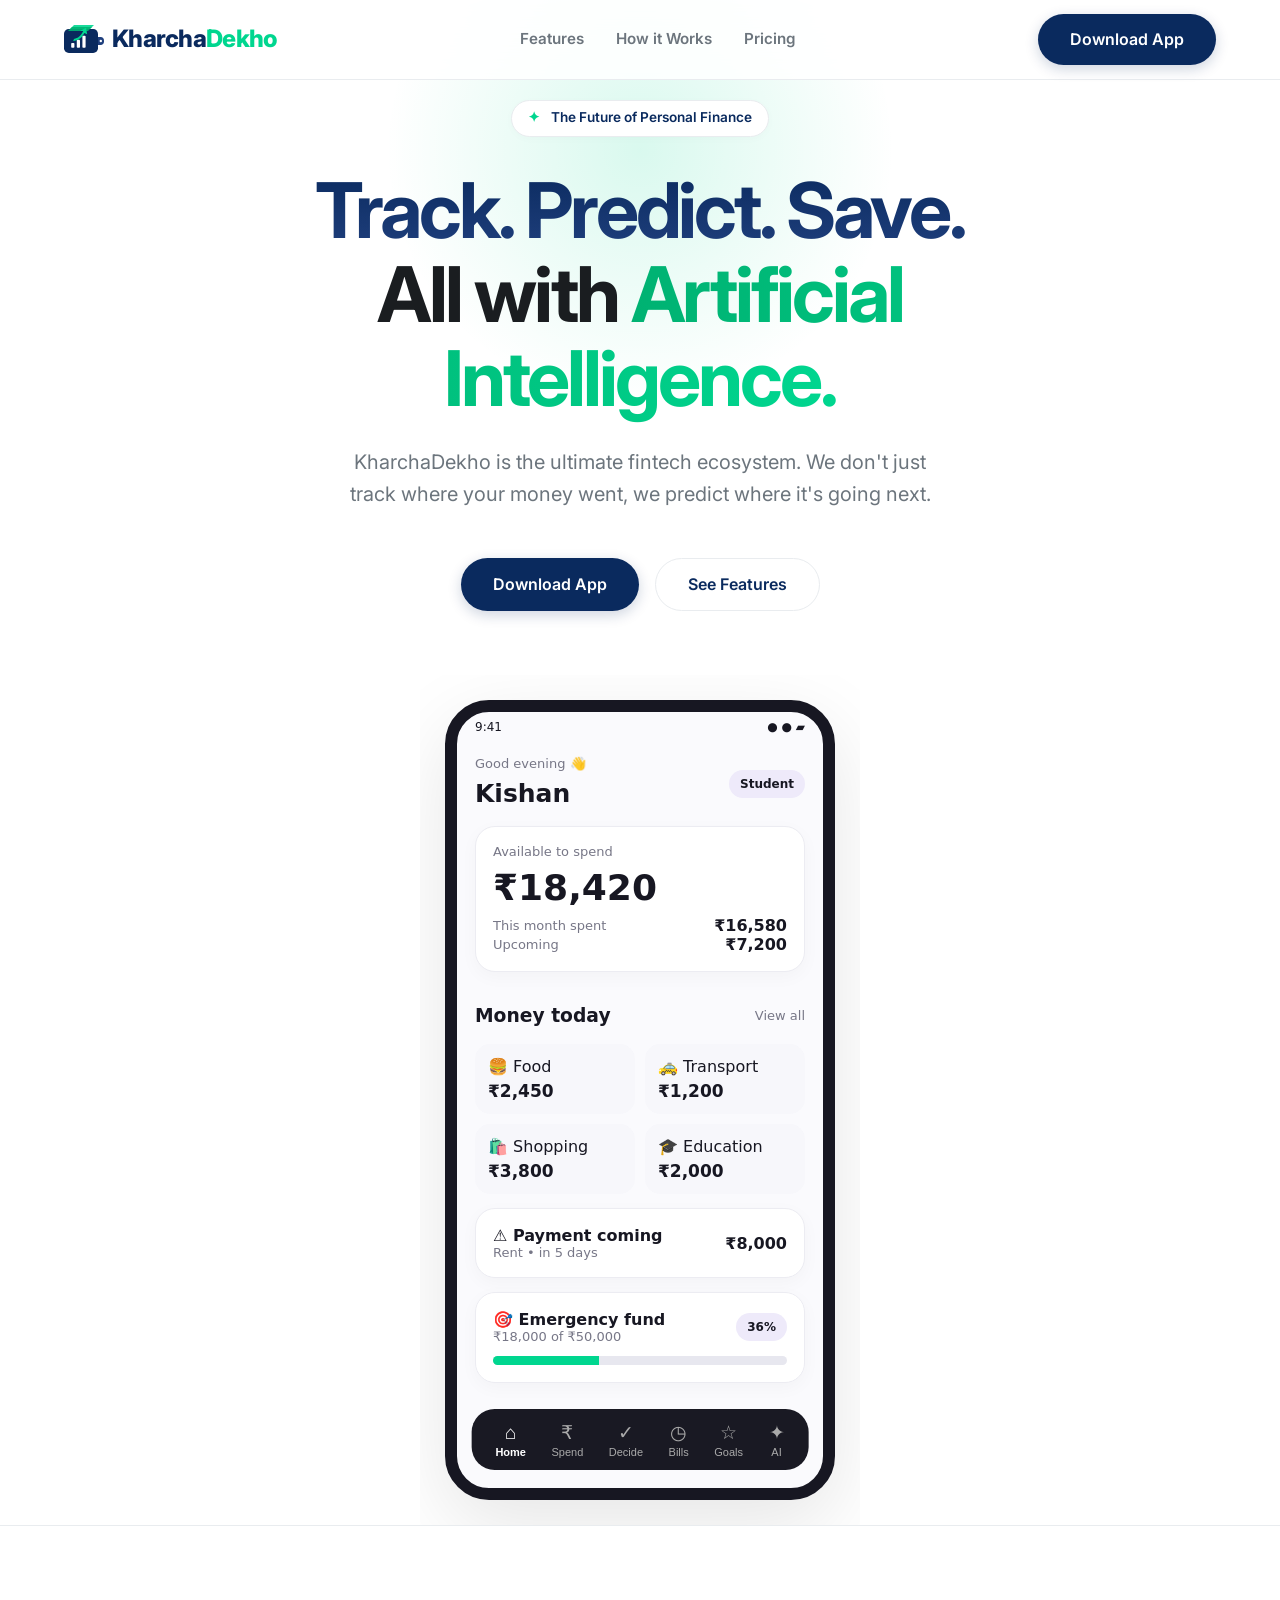
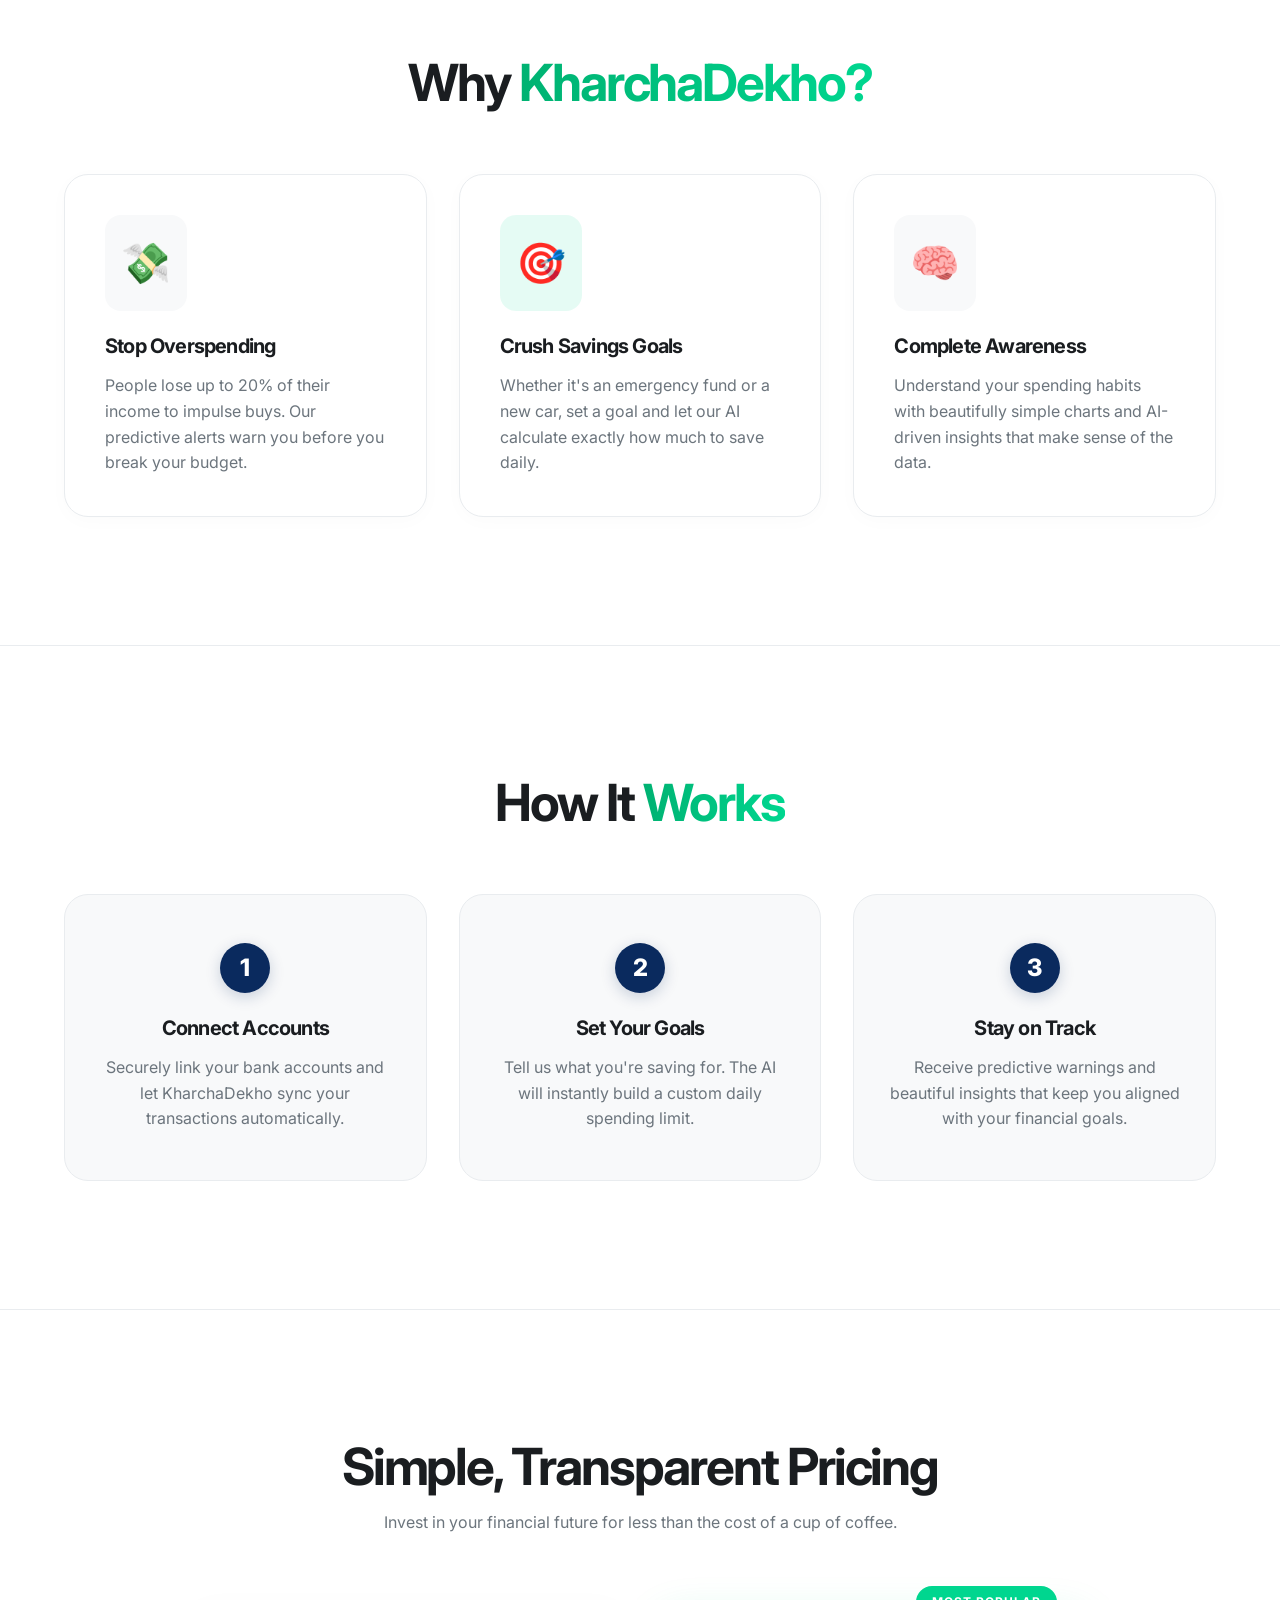
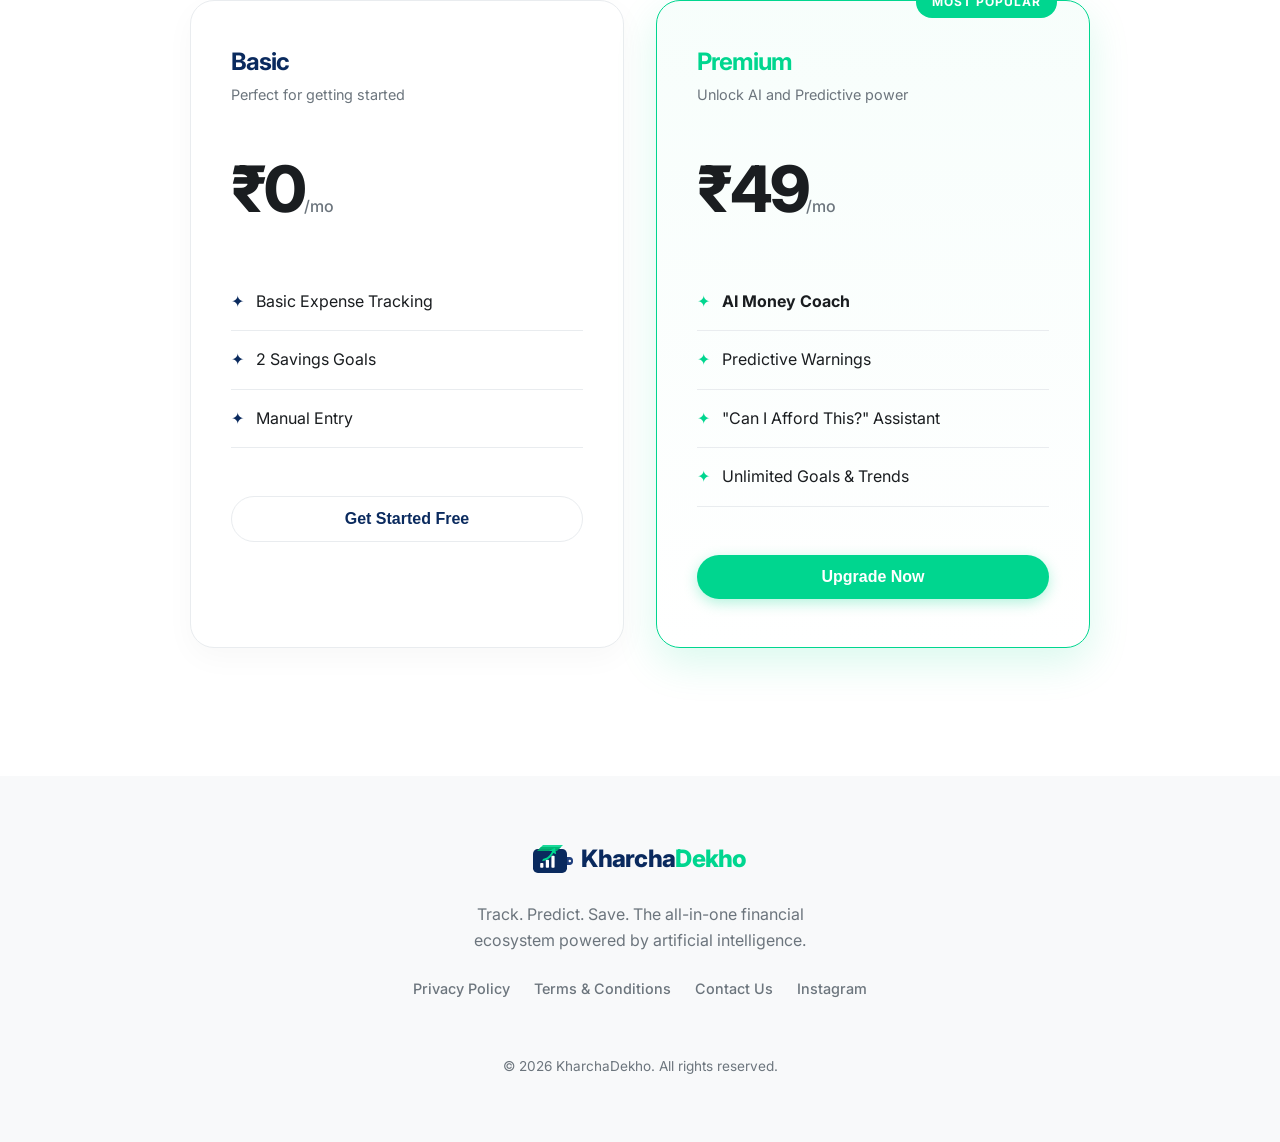
==== index.html @ ef482aa0 "Initial commit of KharchaDekho website with responsive updates and new pages" ====
<!DOCTYPE html>
<html lang="en">
<head>
  <meta charset="UTF-8">
  <meta name="viewport" content="width=device-width, initial-scale=1.0">
  <title>KharchaDekho | Track. Predict. Save.</title>
  <meta name="description" content="The ultimate AI-powered ecosystem to track your spending, predict future expenses, and achieve your savings goals.">
  <link rel="icon" type="image/svg+xml" href="assets/favicon.svg">
  <link rel="preconnect" href="https://fonts.googleapis.com">
  <link rel="preconnect" href="https://fonts.gstatic.com" crossorigin>
  <link href="https://fonts.googleapis.com/css2?family=Inter:wght@400;500;600;700;800&display=swap" rel="stylesheet">
  <link rel="stylesheet" href="style.css">
</head>
<body>
  
  <!-- Header -->
  <header class="header">
    <div class="container flex justify-between items-center header-container">
      <a href="/" class="logo">
        <svg width="40" height="32" viewBox="0 0 100 80" fill="none" xmlns="http://www.w3.org/2000/svg">
          <!-- Wallet Body -->
          <rect y="15" width="85" height="60" rx="12" fill="#0A2A5E" />
          <!-- Wallet Flap/Button -->
          <path d="M85 35H92C96.4183 35 100 38.5817 100 43V47C100 51.4183 96.4183 55 92 55H85V35Z" fill="#20407E" />
          <circle cx="92" cy="45" r="3" fill="#FFFFFF" />
          
          <!-- Money/Cards sticking out top -->
          <path d="M15 15L25 5H75L65 15H15Z" fill="#00D68F" opacity="0.9"/>
          <path d="M10 20L20 10H70L60 20H10Z" fill="#00B272" opacity="0.9"/>
          
          <!-- Bar Chart inside wallet -->
          <rect x="18" y="50" width="8" height="12" rx="2" fill="#FFFFFF" />
          <rect x="32" y="42" width="8" height="20" rx="2" fill="#FFFFFF" />
          <rect x="46" y="32" width="8" height="30" rx="2" fill="#FFFFFF" />
          
          <!-- Upward Arrow -->
          <path d="M25 40C35 38 42 32 48 20L40 20L55 12L58 28L51 25C44 38 35 44 23 45L25 40Z" fill="#00D68F" />
        </svg>
        <span class="logo-text logo-text-dark">Kharcha<span class="logo-text-highlight">Dekho</span></span>
      </a>
      
      <nav class="desktop-nav flex gap-8 items-center" id="nav-menu">
        <a href="#features" class="nav-link">Features</a>
        <a href="#how-it-works" class="nav-link">How it Works</a>
        <a href="#pricing" class="nav-link">Pricing</a>
      </nav>
      
      <div class="flex items-center gap-4">
        <a href="download.html" class="btn btn-primary hide-mobile">Download App</a>
        <!-- Mobile Menu Icon -->
        <button class="mobile-menu-btn" id="mobile-menu-btn" aria-label="Toggle menu">
          <svg width="24" height="24" viewBox="0 0 24 24" fill="none" stroke="currentColor" stroke-width="2" stroke-linecap="round">
            <path d="M3 12h18M3 6h18M3 18h18" />
          </svg>
        </button>
      </div>
    </div>
  </header>

  <main>
    <!-- Hero Section -->
    <section class="hero text-center">
      <div class="glow-orb"></div>
      
      <div class="container relative z-10">
        <div class="badge">
          <span class="badge-icon">✦</span>
          The Future of Personal Finance
        </div>
        
        <h1 class="hero-title">
          <span class="text-gradient">Track. Predict. Save.</span>
          <br />All with <span class="text-gradient-green">Artificial Intelligence.</span>
        </h1>
        
        <p class="hero-subtitle">
          KharchaDekho is the ultimate fintech ecosystem. We don't just track where your money went, we predict where it's going next.
        </p>
        
        <div class="flex justify-center gap-4 flex-wrap">
          <a href="download.html" class="btn btn-primary">Download App</a>
          <a href="#features" class="btn btn-outline">See Features</a>
        </div>
        
        <!-- App Mockup Interactive Prototype -->
        <div class="mockup-container interactive-prototype">
          <iframe src="prototype.html" class="hero-prototype-iframe" title="Interactive App Prototype" scrolling="no"></iframe>
        </div>
      </div>
    </section>


    <!-- Problem/Solution Grid Section -->
    <section id="features" class="section text-center section-top-border">
      <div class="container">
        <h2 class="section-title">Why <span class="text-gradient-green">KharchaDekho?</span></h2>
        
        <div class="features-grid">
          <div class="feature-card">
            <div class="feature-icon-wrapper icon-bg-gray">💸</div>
            <h3 class="feature-title">Stop Overspending</h3>
            <p class="text-muted feature-desc">People lose up to 20% of their income to impulse buys. Our predictive alerts warn you before you break your budget.</p>
          </div>
          <div class="feature-card">
            <div class="feature-icon-wrapper icon-bg-green">🎯</div>
            <h3 class="feature-title">Crush Savings Goals</h3>
            <p class="text-muted feature-desc">Whether it's an emergency fund or a new car, set a goal and let our AI calculate exactly how much to save daily.</p>
          </div>
          <div class="feature-card">
            <div class="feature-icon-wrapper icon-bg-gray">🧠</div>
            <h3 class="feature-title">Complete Awareness</h3>
            <p class="text-muted feature-desc">Understand your spending habits with beautifully simple charts and AI-driven insights that make sense of the data.</p>
          </div>
        </div>
      </div>
    </section>

    <!-- How it Works Section -->
    <section id="how-it-works" class="section text-center section-top-border">
      <div class="container">
        <h2 class="section-title">How It <span class="text-gradient-green">Works</span></h2>
        
        <div class="steps-container">
          <div class="step-card">
            <div class="step-number">1</div>
            <h3 class="step-title">Connect Accounts</h3>
            <p class="text-muted step-desc">Securely link your bank accounts and let KharchaDekho sync your transactions automatically.</p>
          </div>
          <div class="step-card">
            <div class="step-number">2</div>
            <h3 class="step-title">Set Your Goals</h3>
            <p class="text-muted step-desc">Tell us what you're saving for. The AI will instantly build a custom daily spending limit.</p>
          </div>
          <div class="step-card">
            <div class="step-number">3</div>
            <h3 class="step-title">Stay on Track</h3>
            <p class="text-muted step-desc">Receive predictive warnings and beautiful insights that keep you aligned with your financial goals.</p>
          </div>
        </div>
      </div>
    </section>

    <!-- Pricing Section -->
    <section id="pricing" class="section text-center section-top-border relative">
      <div class="container relative z-10">
        <h2 class="pricing-title">Simple, Transparent Pricing</h2>
        <p class="text-muted pricing-desc">Invest in your financial future for less than the cost of a cup of coffee.</p>
        
        <div class="pricing-grid">
          
          <!-- Free Plan -->
          <div class="pricing-card">
            <h3 class="pricing-tier-title tier-basic">Basic</h3>
            <p class="pricing-tier-desc">Perfect for getting started</p>
            <div class="pricing-price">
              ₹0<span class="pricing-mo">/mo</span>
            </div>
            <ul class="pricing-features">
              <li class="pricing-feature-item">
                <span class="feature-bullet">✦</span> Basic Expense Tracking
              </li>
              <li class="pricing-feature-item">
                <span class="feature-bullet">✦</span> 2 Savings Goals
              </li>
              <li class="pricing-feature-item">
                <span class="feature-bullet">✦</span> Manual Entry
              </li>
            </ul>
            <button class="btn btn-outline btn-full">Get Started Free</button>
          </div>

          <!-- Premium Plan -->
          <div class="pricing-card premium">
            <div class="pricing-popular-badge">Most Popular</div>
            <h3 class="pricing-tier-title tier-premium">Premium</h3>
            <p class="pricing-tier-desc">Unlock AI and Predictive power</p>
            <div class="pricing-price">
              ₹49<span class="pricing-mo">/mo</span>
            </div>
            <ul class="pricing-features">
              <li class="pricing-feature-item">
                <span class="feature-bullet-premium">✦</span> <strong style="color: var(--text-main)">AI Money Coach</strong>
              </li>
              <li class="pricing-feature-item">
                <span class="feature-bullet-premium">✦</span> Predictive Warnings
              </li>
              <li class="pricing-feature-item">
                <span class="feature-bullet-premium">✦</span> "Can I Afford This?" Assistant
              </li>
              <li class="pricing-feature-item">
                <span class="feature-bullet-premium">✦</span> Unlimited Goals & Trends
              </li>
            </ul>
            <button class="btn btn-secondary btn-full">Upgrade Now</button>
          </div>

        </div>
      </div>
    </section>
  </main>

  <footer class="footer relative overflow-hidden">
    <div class="footer-glow"></div>
    <div class="container flex flex-col items-center justify-center gap-6 text-center relative z-10">
      
      <a href="/" class="logo">
        <svg width="40" height="32" viewBox="0 0 100 80" fill="none" xmlns="http://www.w3.org/2000/svg">
          <!-- Wallet Body -->
          <rect y="15" width="85" height="60" rx="12" fill="#0A2A5E" />
          <!-- Wallet Flap/Button -->
          <path d="M85 35H92C96.4183 35 100 38.5817 100 43V47C100 51.4183 96.4183 55 92 55H85V35Z" fill="#20407E" />
          <circle cx="92" cy="45" r="3" fill="#FFFFFF" />
          
          <!-- Money/Cards sticking out top -->
          <path d="M15 15L25 5H75L65 15H15Z" fill="#00D68F" opacity="0.9"/>
          <path d="M10 20L20 10H70L60 20H10Z" fill="#00B272" opacity="0.9"/>
          
          <!-- Bar Chart inside wallet -->
          <rect x="18" y="50" width="8" height="12" rx="2" fill="#FFFFFF" />
          <rect x="32" y="42" width="8" height="20" rx="2" fill="#FFFFFF" />
          <rect x="46" y="32" width="8" height="30" rx="2" fill="#FFFFFF" />
          
          <!-- Upward Arrow -->
          <path d="M25 40C35 38 42 32 48 20L40 20L55 12L58 28L51 25C44 38 35 44 23 45L25 40Z" fill="#00D68F" />
        </svg>
        <span class="logo-text logo-text-dark">Kharcha<span class="logo-text-highlight">Dekho</span></span>
      </a>

      <p class="text-muted footer-desc">
        Track. Predict. Save. The all-in-one financial ecosystem powered by artificial intelligence.
      </p>
      <div class="flex gap-6 footer-links">
        <a href="#">Privacy Policy</a>
        <a href="#">Terms & Conditions</a>
        <a href="contact.html">Contact Us</a>
        <a href="https://instagram.com" target="_blank">Instagram</a>
      </div>
      <p class="copyright">© 2026 KharchaDekho. All rights reserved.</p>
    </div>
  </footer>

  <script src="script.js"></script>
</body>
</html>
---- style.css ----
:root {
  /* Ultra Modern Light Theme */
  --bg-main: #FFFFFF;
  --bg-secondary: #F8F9FA;
  --bg-tertiary: #F1F3F5;
  
  --primary: #0A2A5E;
  --secondary: #00D68F;
  --secondary-glow: rgba(0, 214, 143, 0.25);
  
  --text-main: #1A1D20;
  --text-muted: #6C757D;
  
  --border: #E9ECEF;
  
  --font-inter: 'Inter', sans-serif;
}

* {
  box-sizing: border-box;
  margin: 0;
  padding: 0;
}

body {
  font-family: var(--font-inter);
  background-color: var(--bg-main);
  color: var(--text-main);
  line-height: 1.6;
  -webkit-font-smoothing: antialiased;
  overflow-x: hidden;
}

h1, h2, h3, h4 {
  font-weight: 700;
  letter-spacing: -0.04em;
  line-height: 1.1;
  color: var(--text-main);
}

h1 { font-size: clamp(3.5rem, 6vw, 5.5rem); }
h2 { font-size: clamp(2.5rem, 4vw, 3.5rem); }

a { text-decoration: none; color: inherit; }

/* Utilities */
.container {
  width: 100%;
  max-width: 1200px;
  margin: 0 auto;
  padding: 0 1.5rem;
}

.text-center { text-align: center; }
.text-left { text-align: left; }
.flex { display: flex; }
.items-center { align-items: center; }
.justify-center { justify-content: center; }
.justify-between { justify-content: space-between; }
.flex-col { flex-direction: column; }
.flex-wrap { flex-wrap: wrap; }
.gap-2 { gap: 0.5rem; }
.gap-4 { gap: 1rem; }
.gap-6 { gap: 1.5rem; }
.gap-8 { gap: 2rem; }
.text-muted { color: var(--text-muted); }
.relative { position: relative; }
.z-10 { z-index: 10; }
.mt-4 { margin-top: 1rem; }
.overflow-hidden { overflow: hidden; }

/* Header */
.header {
  position: fixed;
  top: 0; left: 0; right: 0;
  height: 80px;
  background: rgba(255, 255, 255, 0.85);
  backdrop-filter: blur(20px);
  -webkit-backdrop-filter: blur(20px);
  border-bottom: 1px solid var(--border);
  z-index: 100;
}

.header-container {
  height: 100%;
}

.nav-link {
  font-size: 0.95rem;
  font-weight: 600;
  color: var(--text-muted);
  transition: color 0.2s;
}

.nav-link:hover { color: var(--primary); }

/* Buttons */
.btn {
  display: inline-flex;
  align-items: center;
  justify-content: center;
  padding: 0.8rem 2rem;
  border-radius: 100px;
  font-weight: 600;
  font-size: 1rem;
  cursor: pointer;
  transition: all 0.3s ease;
  border: none;
}

.btn-primary {
  background: var(--primary);
  color: #FFFFFF;
  box-shadow: 0 4px 14px rgba(10, 42, 94, 0.2);
}
.btn-primary:hover {
  transform: translateY(-2px);
  box-shadow: 0 6px 20px rgba(10, 42, 94, 0.3);
}

.btn-secondary {
  background: var(--secondary);
  color: #FFFFFF;
  box-shadow: 0 4px 14px rgba(0, 214, 143, 0.3);
}
.btn-secondary:hover {
  transform: translateY(-2px);
  box-shadow: 0 6px 20px rgba(0, 214, 143, 0.4);
}

.btn-outline {
  background: transparent;
  color: var(--primary);
  border: 1px solid var(--border);
}
.btn-outline:hover {
  background: var(--bg-secondary);
  border-color: #DEE2E6;
}
.btn-full { width: 100%; }

/* Hero Section */
.hero {
  min-height: 100vh;
  display: flex;
  flex-direction: column;
  justify-content: center;
  position: relative;
  padding-top: 100px;
}

.glow-orb {
  position: absolute;
  width: 600px;
  height: 600px;
  background: radial-gradient(circle, rgba(0, 214, 143, 0.15) 0%, transparent 60%);
  top: -150px;
  left: 50%;
  transform: translateX(-50%);
  border-radius: 50%;
  z-index: -1;
}

.text-gradient {
  background: linear-gradient(180deg, #0A2A5E 0%, #20407E 100%);
  -webkit-background-clip: text;
  -webkit-text-fill-color: transparent;
}

.text-gradient-green {
  background: linear-gradient(90deg, #00B272 0%, #00D68F 100%);
  -webkit-background-clip: text;
  -webkit-text-fill-color: transparent;
}

.badge {
  display: inline-block;
  padding: 0.4rem 1rem;
  background: #FFFFFF;
  border: 1px solid var(--border);
  border-radius: 100px;
  font-size: 0.85rem;
  font-weight: 600;
  margin-bottom: 2rem;
  color: var(--primary);
  box-shadow: 0 2px 10px rgba(0,0,0,0.02);
}
.badge-icon {
  color: var(--secondary);
  margin-right: 8px;
}

.hero-title {
  margin: 0 auto 1.5rem;
  max-width: 900px;
}
.hero-subtitle {
  max-width: 600px;
  margin: 0 auto 3rem auto;
  font-size: 1.25rem;
  color: var(--text-muted);
}

/* App Mockup Image */
.mockup-container {
  margin: 4rem auto 0;
  max-width: 500px;
  position: relative;
  border-radius: 20px;
  box-shadow: 0 30px 60px rgba(0,0,0,0.15);
  overflow: hidden;
}
.hero-mockup-img {
  width: 100%;
  height: auto;
  display: block;
}
.interactive-prototype {
  max-width: 440px;
  background: transparent;
  box-shadow: none;
  border: none;
  border-radius: 0;
  padding: 0;
  overflow: visible;
}
.hero-prototype-iframe {
  width: 100%;
  height: 850px;
  border: none;
  background: transparent;
  display: block;
}

/* Sections */
.section { padding: 8rem 0; }
.section-top-border { border-top: 1px solid var(--border); }
.section-title { margin-bottom: 4rem; }

/* Features Grid */
.features-grid {
  display: grid;
  grid-template-columns: repeat(auto-fit, minmax(260px, 1fr));
  gap: 2rem;
}
.feature-card {
  background: #FFFFFF;
  border: 1px solid var(--border);
  border-radius: 24px;
  padding: 2.5rem;
  transition: all 0.3s;
  text-align: left;
  box-shadow: 0 4px 20px rgba(0,0,0,0.02);
}
.feature-card:hover {
  border-color: var(--secondary);
  transform: translateY(-5px);
  box-shadow: 0 15px 30px rgba(0, 214, 143, 0.1);
}
.feature-icon-wrapper {
  font-size: 2.5rem;
  margin-bottom: 1.5rem;
  display: inline-block;
  padding: 1rem;
  border-radius: 16px;
}
.icon-bg-gray { background: var(--bg-secondary); }
.icon-bg-green { background: rgba(0,214,143,0.1); }
.feature-title {
  margin-bottom: 1rem;
  font-size: 1.25rem;
}
.feature-desc { font-size: 1rem; color: var(--text-muted); }

/* Pricing */
.pricing-title { margin-bottom: 1rem; }
.pricing-desc {
  max-width: 600px;
  margin: 0 auto 4rem auto;
}
.pricing-grid {
  display: flex;
  gap: 2rem;
  justify-content: center;
  flex-wrap: wrap;
  max-width: 900px;
  margin: 0 auto;
}
.pricing-card {
  background: #FFFFFF;
  border: 1px solid var(--border);
  border-radius: 24px;
  padding: 3rem 2.5rem;
  text-align: left;
  flex: 1;
  min-width: 260px;
  box-shadow: 0 10px 30px rgba(0,0,0,0.03);
}
.pricing-card.premium {
  border-color: var(--secondary);
  background: linear-gradient(180deg, rgba(0, 214, 143, 0.03) 0%, #FFFFFF 100%);
  box-shadow: 0 15px 40px rgba(0, 214, 143, 0.15);
  position: relative;
}
.pricing-popular-badge {
  position: absolute;
  top: -15px;
  right: 2rem;
  background: var(--secondary);
  color: #FFFFFF;
  padding: 0.4rem 1rem;
  border-radius: 100px;
  font-size: 0.75rem;
  font-weight: 700;
  text-transform: uppercase;
  letter-spacing: 1px;
}
.pricing-tier-title {
  font-size: 1.5rem;
  margin-bottom: 0.5rem;
}
.tier-basic { color: var(--primary); }
.tier-premium { color: var(--secondary); }
.pricing-tier-desc { font-size: 0.9rem; color: var(--text-muted); }
.pricing-price {
  font-size: 4rem;
  font-weight: 800;
  margin: 2rem 0;
  letter-spacing: -0.05em;
  color: var(--text-main);
}
.pricing-mo {
  font-size: 1rem;
  color: var(--text-muted);
  font-weight: 500;
  letter-spacing: 0;
}
.pricing-features {
  list-style: none;
  margin-bottom: 3rem;
}
.pricing-feature-item {
  padding: 1rem 0;
  border-bottom: 1px solid var(--border);
  display: flex;
  gap: 0.75rem;
  align-items: center;
  color: var(--text-main);
}
.feature-bullet { color: var(--primary); }
.feature-bullet-premium { color: var(--secondary); }

/* Logo */
.logo {
  display: flex;
  align-items: center;
  gap: 0.5rem;
}
.logo-text {
  font-size: 1.5rem;
  font-weight: 800;
  letter-spacing: -0.03em;
  color: var(--primary);
}
.logo-text-highlight { color: var(--secondary); }
.logo-text-dark { color: var(--primary); }
.header-logo {
  height: 48px;
  width: auto;
  object-fit: contain;
}

/* Showcase Section */
.showcase-subtitle {
  max-width: 600px;
  margin: 0 auto 4rem auto;
}
.showcase-grid {
  display: grid;
  grid-template-columns: repeat(auto-fit, minmax(300px, 1fr));
  gap: 3rem;
  max-width: 1000px;
  margin: 0 auto;
}
.showcase-item {
  background: #FFFFFF;
  border: 1px solid var(--border);
  border-radius: 24px;
  padding: 2rem;
  box-shadow: 0 10px 30px rgba(0,0,0,0.03);
  transition: all 0.3s;
}
.showcase-item:hover {
  transform: translateY(-5px);
  box-shadow: 0 15px 40px rgba(0, 214, 143, 0.1);
  border-color: rgba(0, 214, 143, 0.2);
}
.showcase-img {
  width: 100%;
  height: auto;
  border-radius: 16px;
  margin-bottom: 1.5rem;
  box-shadow: 0 10px 20px rgba(0,0,0,0.05);
  border: 4px solid var(--border);
}
.showcase-title {
  margin-bottom: 0.5rem;
  font-size: 1.25rem;
}

/* Footer */
.footer {
  padding: 4rem 0;
  background: var(--bg-secondary);
}
.footer-glow {
  display: none; /* Removed for light theme as it can look muddy */
}
.footer-desc {
  max-width: 400px;
}
.footer-links a {
  font-size: 0.9rem;
  color: var(--text-muted);
  transition: color 0.2s;
  font-weight: 500;
}
.footer-links a:hover { color: var(--primary); }
.social-icon {
  width: 40px;
  height: 40px;
  border-radius: 50%;
  background: #FFFFFF;
  border: 1px solid var(--border);
  transition: all 0.2s;
  cursor: pointer;
}
.social-icon:hover { 
  background: var(--bg-tertiary); 
  border-color: #DEE2E6;
}
.copyright {
  font-size: 0.85rem;
  color: var(--text-muted);
  margin-top: 2rem;
}

/* Mobile Menu */
.mobile-menu-btn {
  background: none;
  border: none;
  color: var(--text-main);
  cursor: pointer;
  display: none;
}
.hide-mobile { display: inline-flex; }

@media (max-width: 1024px) {
  h1 { font-size: 3rem; }
  h2 { font-size: 2.5rem; }
  
  .pricing-grid {
    flex-direction: column;
    align-items: center;
  }
  
  .pricing-card {
    width: 100%;
    max-width: 600px;
  }
}

@media (max-width: 768px) {
  .desktop-nav {
    display: none;
    flex-direction: column;
    position: absolute;
    top: 80px;
    left: 0;
    right: 0;
    background: rgba(255, 255, 255, 0.98);
    backdrop-filter: blur(20px);
    padding: 2rem;
    border-bottom: 1px solid var(--border);
    box-shadow: 0 10px 20px rgba(0,0,0,0.05);
  }
  .desktop-nav.active {
    display: flex;
  }
  .mobile-menu-btn {
    display: block;
  }
  .hide-mobile {
    display: none;
  }
  h1 { font-size: 2.5rem; }
  h2 { font-size: 2rem; }
  .section { padding: 4rem 0; }
  
  .mockup-container {
    margin: 2rem auto 0;
    max-width: 100%;
  }

  .hero-prototype-iframe {
    height: 700px;
  }

  .footer-links {
    flex-direction: column;
    gap: 1rem;
  }
  
  .hero-title {
    margin-bottom: 1rem;
  }
  
  .hero-subtitle {
    font-size: 1.1rem;
    margin-bottom: 2rem;
  }
}

@media (max-width: 480px) {
  h1 { font-size: 2rem; }
  .btn { padding: 0.8rem 1.5rem; width: 100%; }
  
  .hero-prototype-iframe {
    height: 600px;
  }
}

/* Form Styles */
.form-group {
  margin-bottom: 1.5rem;
  text-align: left;
}
.form-label {
  display: block;
  margin-bottom: 0.5rem;
  font-weight: 600;
  color: var(--text-main);
}
.form-control {
  width: 100%;
  padding: 0.8rem 1rem;
  border: 1px solid var(--border);
  border-radius: 12px;
  font-family: inherit;
  font-size: 1rem;
  transition: all 0.3s ease;
  background: var(--bg-main);
  color: var(--text-main);
}
.form-control:focus {
  outline: none;
  border-color: var(--secondary);
  box-shadow: 0 0 0 4px rgba(0, 214, 143, 0.1);
}
textarea.form-control {
  resize: vertical;
  min-height: 120px;
}
.contact-container {
  max-width: 600px;
  margin: 0 auto;
}

/* Coming Soon Animation */
.coming-soon-container {
  min-height: 80vh;
  display: flex;
  flex-direction: column;
  justify-content: center;
  align-items: center;
  padding: 4rem 1rem;
}

.floating-icon {
  font-size: 6rem;
  margin-bottom: 1rem;
  animation: float 3s ease-in-out infinite;
}

@keyframes float {
  0% { transform: translateY(0px); }
  50% { transform: translateY(-20px); }
  100% { transform: translateY(0px); }
}

.progress-bar-container {
  width: 100%;
  max-width: 400px;
  height: 8px;
  background: var(--border);
  border-radius: 4px;
  margin: 2rem 0;
  overflow: hidden;
  position: relative;
}

.progress-bar-fill {
  position: absolute;
  top: 0;
  left: 0;
  height: 100%;
  background: var(--secondary);
  border-radius: 4px;
  width: 30%;
  animation: loadProgress 2s ease-out infinite alternate;
}

@keyframes loadProgress {
  0% { width: 10%; }
  100% { width: 90%; }
}

/* Steps Section */
.steps-container {
  display: flex;
  gap: 2rem;
  justify-content: center;
  flex-wrap: wrap;
}
.step-card {
  flex: 1;
  min-width: 250px;
  background: var(--bg-secondary);
  border: 1px solid var(--border);
  border-radius: 24px;
  padding: 3rem 2rem;
  text-align: center;
  position: relative;
  transition: all 0.3s ease;
}
.step-card:hover {
  transform: translateY(-5px);
  background: #FFFFFF;
  box-shadow: 0 15px 30px rgba(0, 0, 0, 0.04);
}
.step-number {
  width: 50px;
  height: 50px;
  background: var(--primary);
  color: #FFFFFF;
  border-radius: 50%;
  display: flex;
  align-items: center;
  justify-content: center;
  font-size: 1.5rem;
  font-weight: 800;
  margin: 0 auto 1.5rem auto;
  box-shadow: 0 4px 15px rgba(10, 42, 94, 0.2);
}
.step-title {
  margin-bottom: 1rem;
  font-size: 1.25rem;
}
.step-desc {
  font-size: 1rem;
}
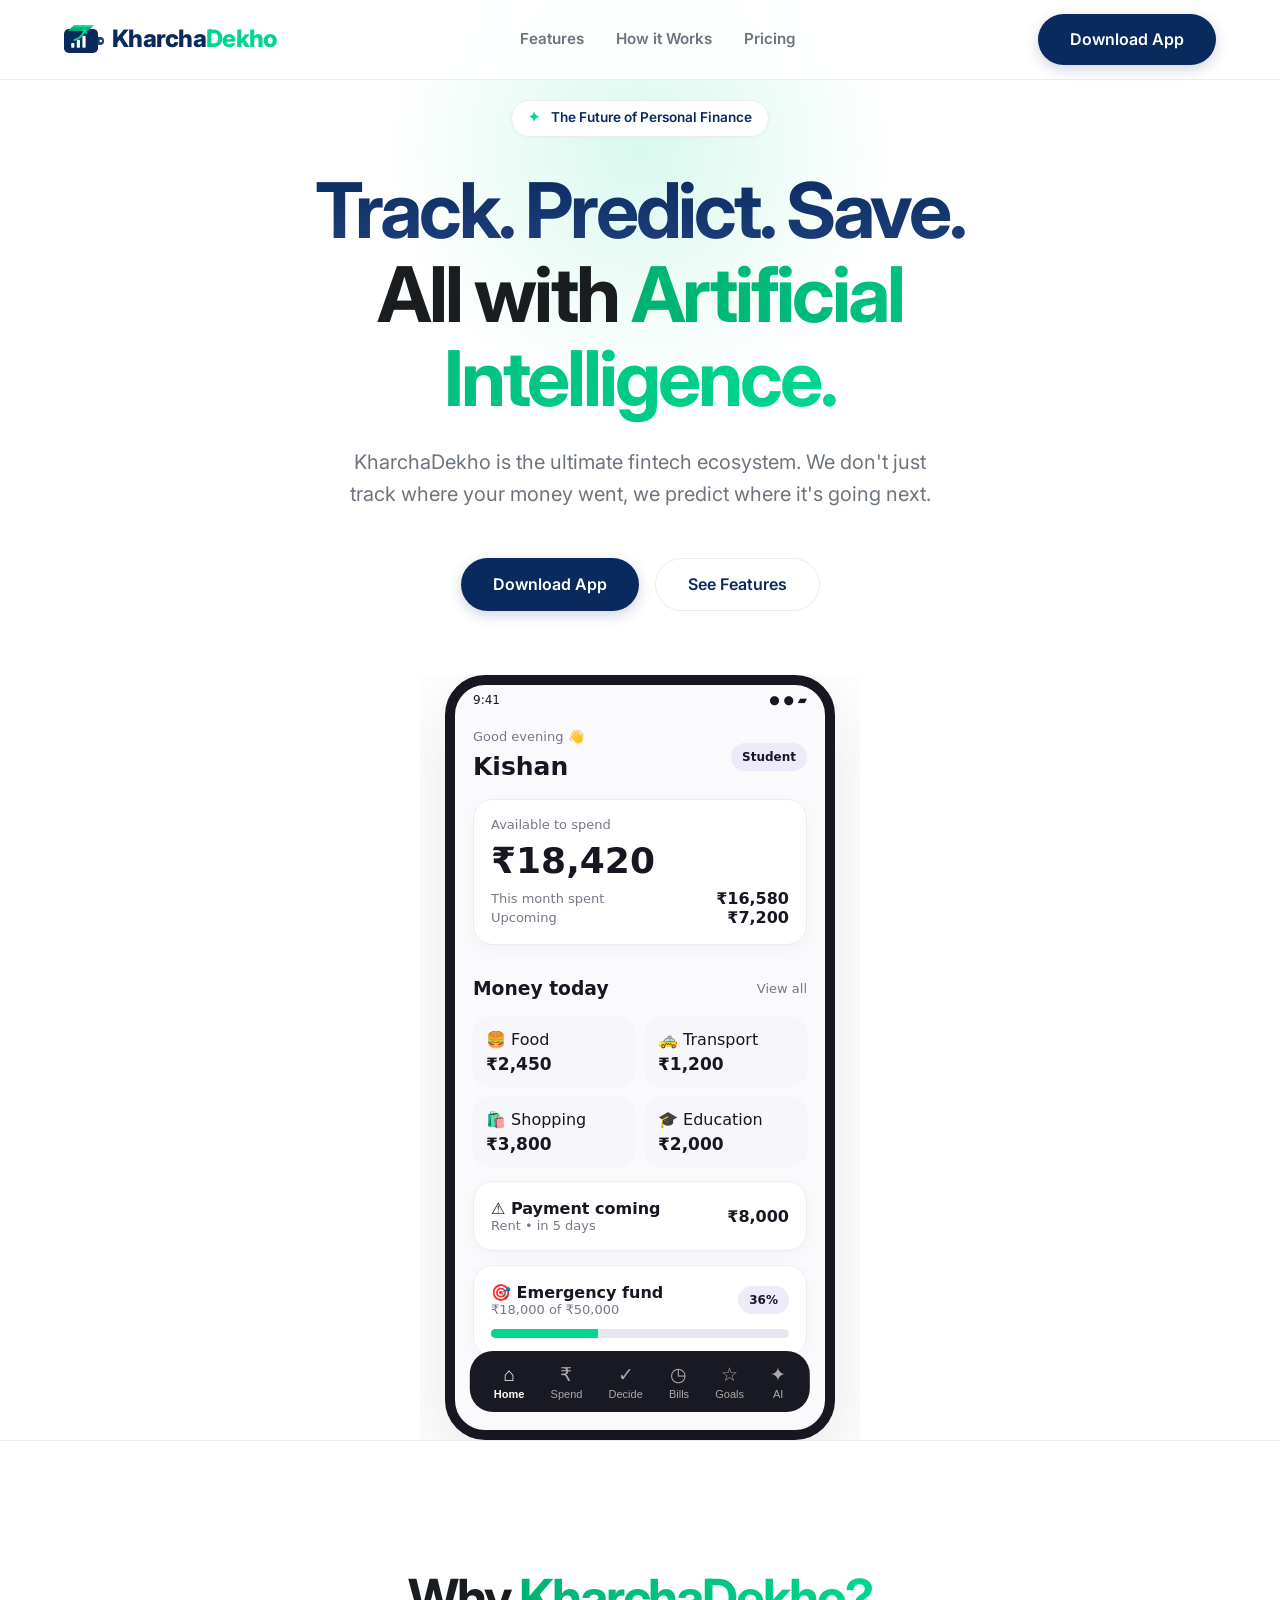
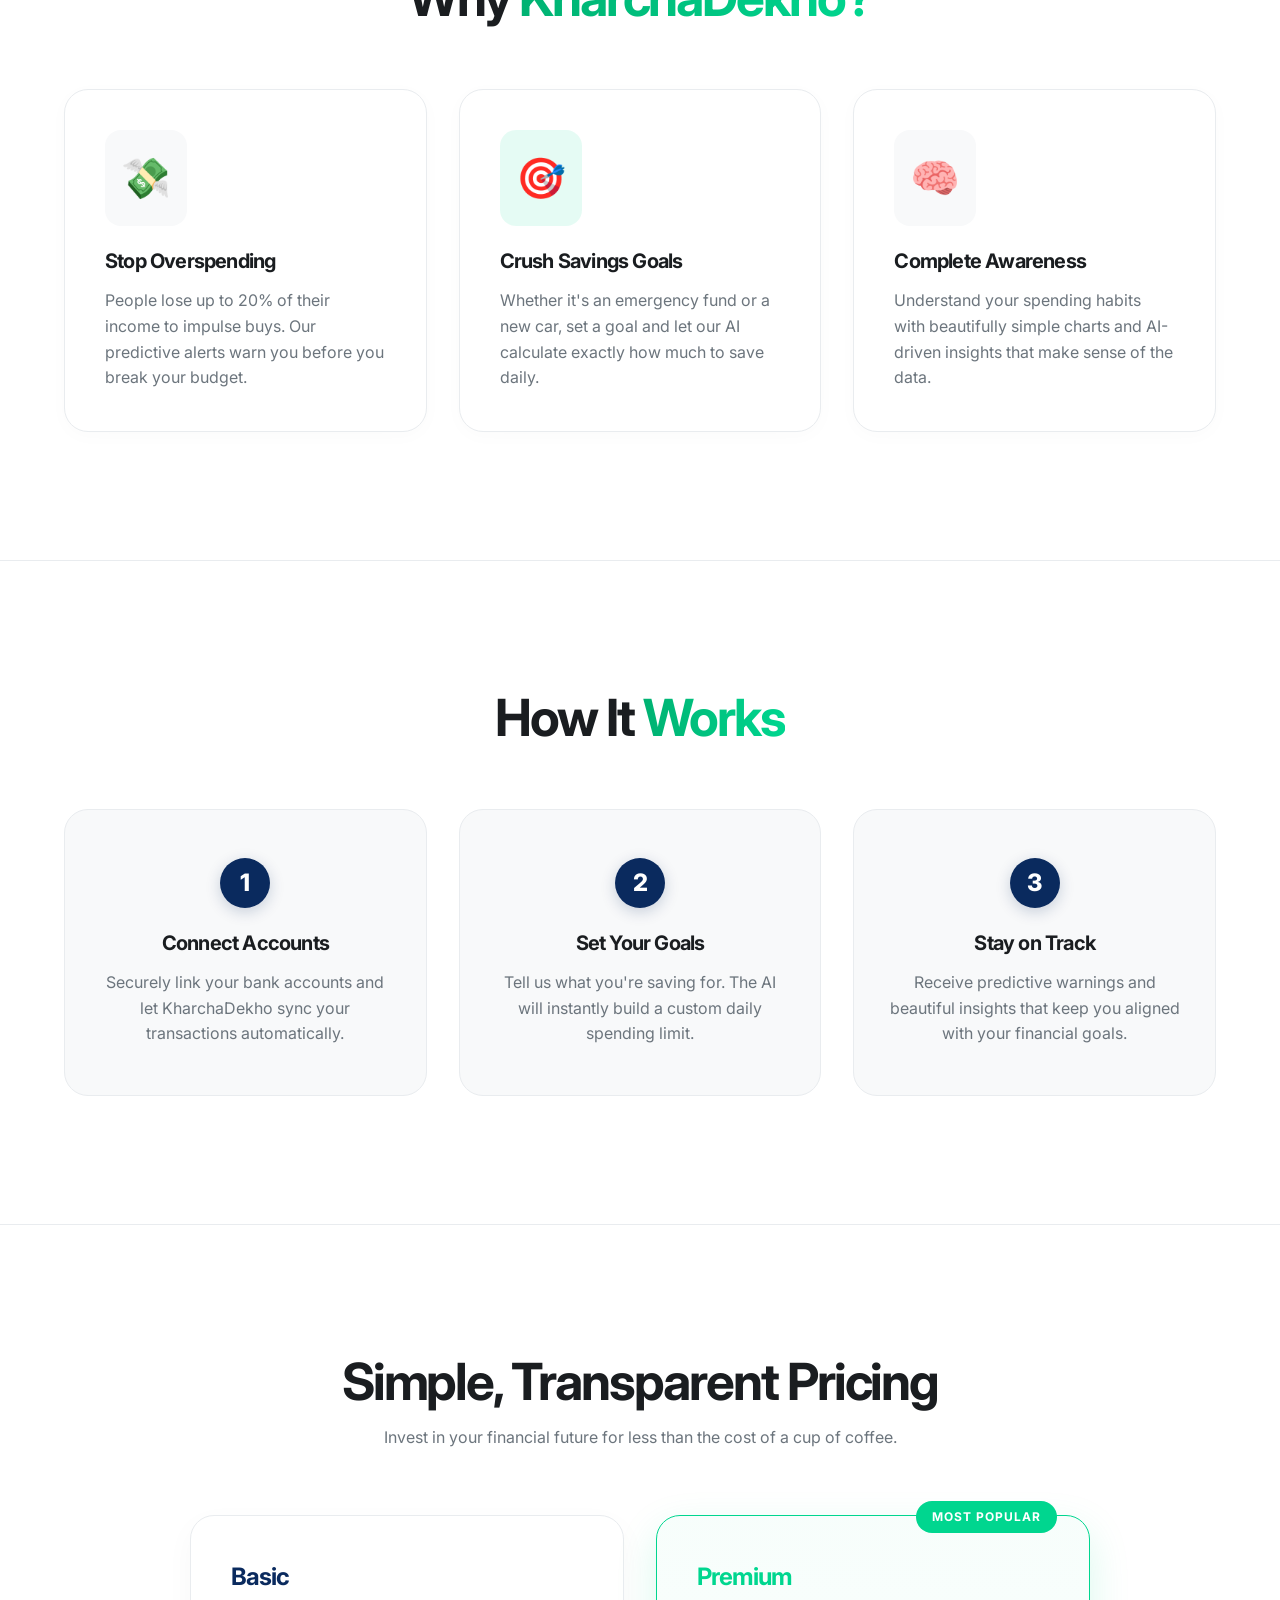
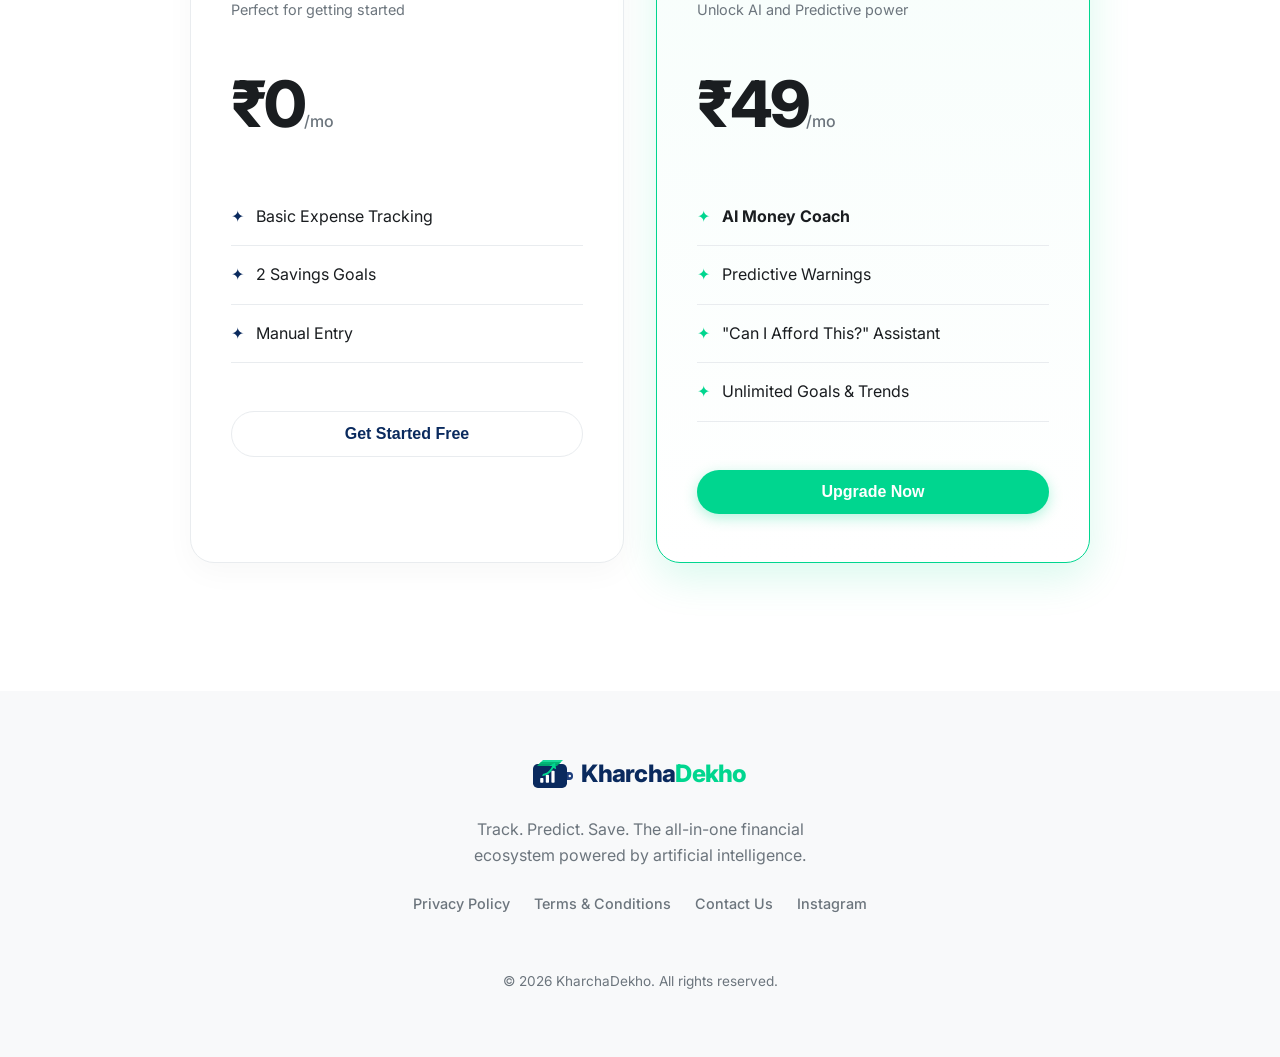
==== commit fc55893b: "Update Instagram link" ====
--- a/index.html
+++ b/index.html
@@ -233,7 +233,7 @@
         <a href="#">Privacy Policy</a>
         <a href="#">Terms & Conditions</a>
         <a href="contact.html">Contact Us</a>
-        <a href="https://instagram.com" target="_blank">Instagram</a>
+        <a href="https://www.instagram.com/kharchadekho01/" target="_blank">Instagram</a>
       </div>
       <p class="copyright">© 2026 KharchaDekho. All rights reserved.</p>
     </div>
--- a/style.css
+++ b/style.css
@@ -38,8 +38,8 @@
   color: var(--text-main);
 }
 
-h1 { font-size: clamp(3.5rem, 6vw, 5.5rem); }
-h2 { font-size: clamp(2.5rem, 4vw, 3.5rem); }
+h1 { font-size: clamp(2.5rem, 6vw, 5.5rem); }
+h2 { font-size: clamp(2rem, 4vw, 3.5rem); }
 
 a { text-decoration: none; color: inherit; }
 
@@ -217,6 +217,9 @@
 }
 .interactive-prototype {
   max-width: 440px;
+  height: 85vh;
+  max-height: 850px;
+  min-height: 600px;
   background: transparent;
   box-shadow: none;
   border: none;
@@ -226,7 +229,7 @@
 }
 .hero-prototype-iframe {
   width: 100%;
-  height: 850px;
+  height: 100%;
   border: none;
   background: transparent;
   display: block;
@@ -472,7 +475,7 @@
 
 @media (max-width: 768px) {
   .desktop-nav {
-    display: none;
+    display: flex;
     flex-direction: column;
     position: absolute;
     top: 80px;
@@ -483,9 +486,15 @@
     padding: 2rem;
     border-bottom: 1px solid var(--border);
     box-shadow: 0 10px 20px rgba(0,0,0,0.05);
+    opacity: 0;
+    visibility: hidden;
+    transform: translateY(-10px);
+    transition: all 0.3s ease;
   }
   .desktop-nav.active {
-    display: flex;
+    opacity: 1;
+    visibility: visible;
+    transform: translateY(0);
   }
   .mobile-menu-btn {
     display: block;
@@ -502,8 +511,9 @@
     max-width: 100%;
   }
 
-  .hero-prototype-iframe {
-    height: 700px;
+  .interactive-prototype {
+    height: 75vh;
+    min-height: 550px;
   }
 
   .footer-links {
@@ -522,11 +532,42 @@
 }
 
 @media (max-width: 480px) {
-  h1 { font-size: 2rem; }
+  h1 { font-size: 1.8rem; line-height: 1.2; margin-bottom: 0.5rem; }
+  h2 { font-size: 1.5rem; }
+  .hero-subtitle { font-size: 1rem; margin-bottom: 2rem; }
+  
+  .container { padding: 0 1rem; }
+  .hero { padding-top: 80px; min-height: auto; padding-bottom: 2rem; }
+  
+  .interactive-prototype {
+    height: 750px;
+    min-height: unset;
+    transform: scale(0.75);
+    transform-origin: top center;
+    margin-bottom: -150px;
+  }
+
+  .features-grid, .showcase-grid {
+    grid-template-columns: 1fr;
+  }
+  
+  .steps-container {
+    flex-direction: column;
+  }
+
+  .step-card {
+    min-width: 100%;
+  }
+
   .btn { padding: 0.8rem 1.5rem; width: 100%; }
-  
-  .hero-prototype-iframe {
-    height: 600px;
+
+  .pricing-card {
+    padding: 2rem 1.5rem;
+    min-width: 100%;
+  }
+  
+  .pricing-price {
+    font-size: 3rem;
   }
 }
 
